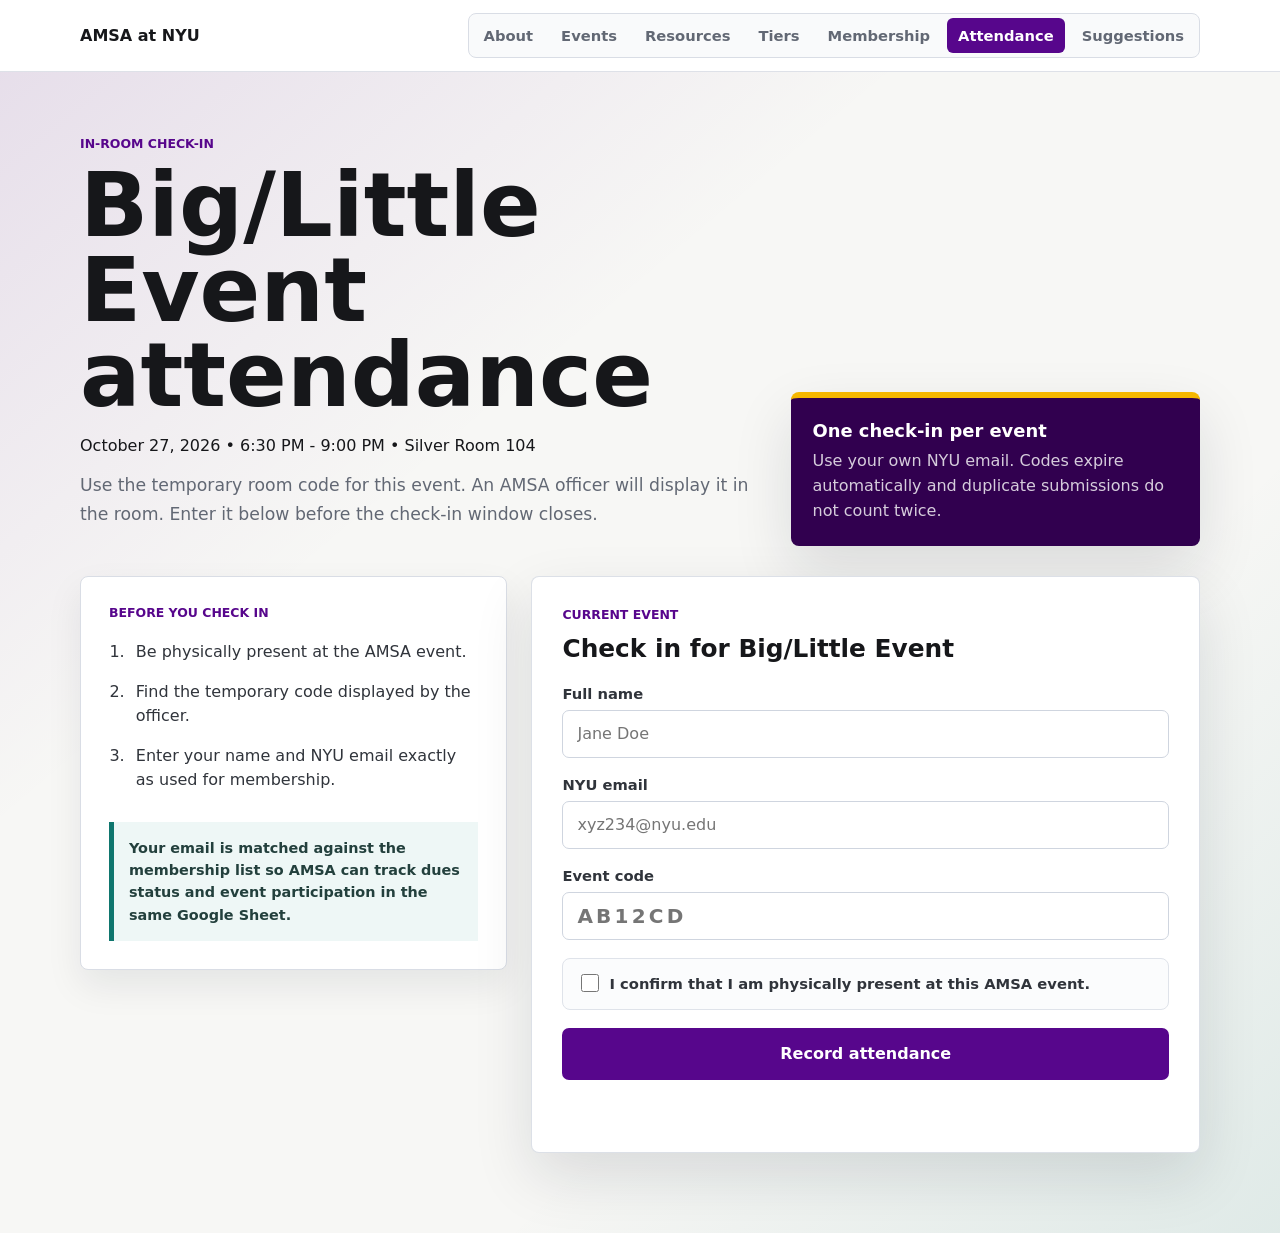
==== attendance-big-little-2026-10-27.html @ 823a52c3 "Add event-specific attendance pages and an attendance directory" ====
<!doctype html>
<html lang="en">
  <head>
    <meta charset="UTF-8" />
    <meta name="viewport" content="width=device-width, initial-scale=1.0" />
    <title>Big/Little Event — Attendance | AMSA at NYU</title>
    <link rel="icon" href="assets/favicon.svg" type="image/svg+xml" />
    <link rel="stylesheet" href="styles.css?v=performance-20261015" />
  </head>
  <body data-event-id="big-little-2026-10-27">
    <header class="site-header">
      <a class="site-brand" href="index.html">
        <span><strong>AMSA</strong> at NYU</span>
      </a>
      <nav class="site-nav" aria-label="Primary navigation">
        <a href="index.html">About</a>
        <a href="events.html">Events</a>
        <a href="publication.html">Resources</a>
        <a href="tiers.html">Tiers</a>
        <a href="membership.html">Membership</a>
        <a class="is-active" href="attendance.html">Attendance</a>
        <a href="suggestions.html">Suggestions</a>
      </nav>
    </header>

    <main class="attendance-page">
      <section class="attendance-intro">
        <div>
          <p class="section-kicker">In-room check-in</p>
          <h1>Big/Little Event attendance</h1>
          <p>October 27, 2026 • 6:30 PM - 9:00 PM • Silver Room 104</p>
          <p>
            Use the temporary room code for this event. An AMSA officer will display it in the room.
            Enter it below before the check-in window closes.
          </p>
        </div>
        <aside class="attendance-rule" aria-label="How attendance check-in works">
          <strong>One check-in per event</strong>
          <p>
            Use your own NYU email. Codes expire automatically and duplicate
            submissions do not count twice.
          </p>
        </aside>
      </section>

      <section class="attendance-workspace" aria-label="Event attendance form">
        <div class="attendance-steps">
          <p class="section-kicker">Before you check in</p>
          <ol>
            <li>Be physically present at the AMSA event.</li>
            <li>Find the temporary code displayed by the officer.</li>
            <li>Enter your name and NYU email exactly as used for membership.</li>
          </ol>
          <p class="attendance-note">
            Your email is matched against the membership list so AMSA can track
            dues status and event participation in the same Google Sheet.
          </p>
        </div>

        <form class="signup-form attendance-form" id="attendanceForm">
          <div class="form-header">
            <p class="section-kicker">Current event</p>
            <h2>Check in for Big/Little Event</h2>
          </div>

          <label>
            <span>Full name</span>
            <input
              id="attendanceName"
              name="fullName"
              type="text"
              autocomplete="name"
              placeholder="Jane Doe"
              required
            />
          </label>

          <label>
            <span>NYU email</span>
            <input
              id="attendanceEmail"
              name="email"
              type="email"
              autocomplete="email"
              placeholder="xyz234@nyu.edu"
              pattern="^[A-Za-z0-9._%+-]+@nyu\.edu$"
              required
            />
          </label>

          <label>
            <span>Event code</span>
            <input
              id="attendanceCode"
              name="eventCode"
              class="event-code-input"
              type="text"
              inputmode="text"
              autocomplete="one-time-code"
              autocapitalize="characters"
              maxlength="8"
              placeholder="AB12CD"
              required
            />
          </label>

          <label class="check-row">
            <input id="inRoom" name="inRoom" type="checkbox" required />
            <span>I confirm that I am physically present at this AMSA event.</span>
          </label>

          <button class="submit-button" type="submit">
            <span>Record attendance</span>
          </button>

          <p class="status" id="attendanceStatus" role="status" aria-live="polite"></p>
        </form>
      </section>
    </main>

    <script src="config.js"></script>
    <script src="attendance.js?v=events-20261029c"></script>
  </body>
</html>
---- styles.css ----
:root {
  color-scheme: light;
  --ink: #16171a;
  --muted: #626874;
  --line: #d9dde5;
  --panel: #ffffff;
  --soft: #f4f6f8;
  --violet: #57068c;
  --violet-dark: #31004f;
  --gold: #f5b700;
  --teal: #0f766e;
  --coral: #c2410c;
  --sky: #0ea5e9;
  --shadow: 0 24px 60px rgba(17, 24, 39, 0.12);
}

* {
  box-sizing: border-box;
}

[hidden] {
  display: none !important;
}

body {
  margin: 0;
  font-family: system-ui, -apple-system, BlinkMacSystemFont, "Segoe UI", sans-serif;
  color: var(--ink);
  background: var(--soft);
}

a {
  color: inherit;
}

button,
input {
  font: inherit;
}

.site-header {
  position: sticky;
  top: 0;
  z-index: 10;
  display: flex;
  align-items: center;
  justify-content: space-between;
  gap: 20px;
  min-height: 72px;
  padding: 12px max(20px, calc((100vw - 1120px) / 2));
  border-bottom: 1px solid rgba(217, 221, 229, 0.86);
  background: rgba(255, 255, 255, 0.92);
}

.site-brand {
  display: inline-flex;
  align-items: center;
  color: var(--ink);
  font-weight: 800;
  text-decoration: none;
}

.site-brand span {
  white-space: nowrap;
}

.site-nav {
  display: flex;
  align-items: center;
  gap: 6px;
  padding: 4px;
  border: 1px solid var(--line);
  border-radius: 8px;
  background: #f9fafb;
}

.site-nav a {
  white-space: nowrap;
  padding: 9px 11px;
  border-radius: 6px;
  color: var(--muted);
  font-size: 0.92rem;
  font-weight: 800;
  text-decoration: none;
}

.site-nav a:hover,
.site-nav a.is-active {
  color: #fff;
  background: var(--violet);
}

.page-shell {
  min-height: 100vh;
  background: #f7f7f5;
}

.about-page {
  background:
    linear-gradient(140deg, rgba(87, 6, 140, 0.09), transparent 34%),
    linear-gradient(315deg, rgba(14, 165, 233, 0.11), transparent 32%),
    #f7f7f5;
}

.about-hero {
  width: min(1120px, calc(100% - 40px));
  min-height: calc(100vh - 72px);
  margin: 0 auto;
  padding: 66px 0 48px;
  display: grid;
  grid-template-columns: minmax(0, 1.08fr) minmax(220px, 0.52fr);
  gap: 54px;
  align-items: center;
}

.about-hero h1 {
  max-width: 840px;
  color: var(--ink);
  font-size: clamp(3.1rem, 7vw, 6.9rem);
}

.about-hero p {
  max-width: 720px;
  color: var(--muted);
  font-size: clamp(1.02rem, 1.8vw, 1.24rem);
  line-height: 1.65;
}

.about-hero__mark {
  display: grid;
  place-items: center;
  min-height: 360px;
  border-radius: 8px;
  background:
    linear-gradient(135deg, rgba(87, 6, 140, 0.12), rgba(14, 165, 233, 0.12)),
    #fff;
  box-shadow: 0 24px 60px rgba(17, 24, 39, 0.1);
}

.about-hero__mark img {
  width: min(260px, 44vw);
  height: auto;
  filter: drop-shadow(0 24px 52px rgba(87, 6, 140, 0.22));
}

.hero-actions {
  display: flex;
  align-items: center;
  gap: 12px;
  flex-wrap: wrap;
}

.primary-link {
  display: inline-flex;
  align-items: center;
  justify-content: center;
  min-height: 48px;
  margin-top: 10px;
  padding: 0 16px;
  border-radius: 7px;
  color: #fff;
  background: var(--violet);
  font-weight: 800;
  text-decoration: none;
  box-shadow: 0 14px 28px rgba(87, 6, 140, 0.2);
  transition: transform 160ms ease, box-shadow 160ms ease, background 160ms ease;
}

.primary-link:hover {
  background: var(--violet-dark);
  box-shadow: 0 18px 34px rgba(87, 6, 140, 0.28);
  transform: translateY(-2px);
}

.secondary-link {
  display: inline-flex;
  align-items: center;
  justify-content: center;
  min-height: 48px;
  margin-top: 10px;
  padding: 0 16px;
  border: 1px solid rgba(87, 6, 140, 0.24);
  border-radius: 7px;
  color: var(--violet);
  background: #fff;
  font-weight: 800;
  text-decoration: none;
  transition: transform 160ms ease, box-shadow 160ms ease, border-color 160ms ease;
}

.secondary-link:hover {
  border-color: var(--violet);
  box-shadow: 0 14px 28px rgba(17, 24, 39, 0.1);
  transform: translateY(-2px);
}

.about-band {
  background:
    linear-gradient(90deg, var(--violet), #7c3aed 56%, var(--teal));
  color: #fff;
}

.about-band p {
  width: min(1120px, calc(100% - 40px));
  margin: 0 auto;
  padding: 36px 0;
  font-size: clamp(1.12rem, 2vw, 1.45rem);
  font-weight: 800;
  line-height: 1.45;
}

.about-story {
  width: min(1120px, calc(100% - 40px));
  margin: 0 auto;
  padding: 62px 0 0;
  display: grid;
  grid-template-columns: minmax(240px, 0.8fr) minmax(0, 1.2fr);
  gap: 42px;
}

.about-story h2 {
  font-size: clamp(2rem, 4.4vw, 4.2rem);
  line-height: 1;
}

.about-story__copy {
  display: grid;
  gap: 16px;
}

.about-story__copy p {
  margin: 0;
  color: #30343b;
  font-size: 1.03rem;
  line-height: 1.68;
}

.about-grid,
.about-split,
.about-connect {
  width: min(1120px, calc(100% - 40px));
  margin: 0 auto;
}

.about-grid {
  padding: 58px 0;
  display: grid;
  grid-template-columns: repeat(3, 1fr);
  gap: 16px;
}

.about-grid article {
  min-height: 260px;
  padding: 24px;
  border: 1px solid var(--line);
  border-radius: 8px;
  background: #fff;
  box-shadow: 0 16px 36px rgba(17, 24, 39, 0.08);
  transition:
    transform 180ms ease,
    box-shadow 180ms ease,
    border-color 180ms ease,
    background 180ms ease;
}

.about-grid article:nth-child(1) {
  border-top: 6px solid var(--violet);
}

.about-grid article:nth-child(2) {
  border-top: 6px solid var(--teal);
}

.about-grid article:nth-child(3) {
  border-top: 6px solid var(--gold);
}

.about-grid article:hover {
  border-color: rgba(87, 6, 140, 0.34);
  background: #fffdf7;
  box-shadow: 0 24px 48px rgba(17, 24, 39, 0.14);
  transform: translateY(-8px);
}

.about-grid h2 {
  font-size: 1.45rem;
}

.about-grid p {
  color: var(--muted);
  line-height: 1.58;
}

.about-split {
  padding: 0 0 70px;
  display: grid;
  grid-template-columns: minmax(220px, 0.7fr) minmax(0, 1.3fr);
  gap: 34px;
}

.about-split h2 {
  font-size: clamp(2rem, 4vw, 3.5rem);
  line-height: 1;
}

.about-list {
  display: grid;
  gap: 12px;
}

.about-list p {
  margin: 0;
  padding: 16px 18px;
  border-left: 5px solid var(--teal);
  background: #fff;
  color: var(--ink);
  font-weight: 800;
  line-height: 1.45;
}

.about-connect {
  margin-bottom: 70px;
  padding: 30px;
  display: flex;
  align-items: center;
  justify-content: space-between;
  gap: 24px;
  border-radius: 8px;
  color: #fff;
  background:
    linear-gradient(135deg, rgba(49, 0, 79, 0.96), rgba(87, 6, 140, 0.9)),
    var(--violet);
  box-shadow: var(--shadow);
}

.about-connect h2 {
  max-width: 720px;
  margin-bottom: 0;
  font-size: clamp(1.6rem, 3vw, 2.6rem);
}

.about-connect .section-kicker {
  color: #e9d5ff;
}

.connect-links {
  display: flex;
  flex-direction: column;
  gap: 12px;
  align-items: stretch;
  justify-content: center;
}

.secondary-link--light {
  flex: 0 0 auto;
  border-color: rgba(255, 255, 255, 0.42);
  color: var(--violet);
  background: #fff;
}

.hero {
  position: relative;
  min-height: clamp(460px, 62vh, 660px);
  display: flex;
  align-items: end;
  overflow: hidden;
  isolation: isolate;
}

.hero__image,
.hero__shade {
  position: absolute;
  inset: 0;
}

.hero__image {
  width: 100%;
  height: 100%;
  object-fit: cover;
  z-index: -2;
}

.hero__shade {
  background:
    linear-gradient(90deg, rgba(9, 10, 13, 0.76) 0%, rgba(9, 10, 13, 0.46) 43%, rgba(9, 10, 13, 0.08) 100%),
    linear-gradient(180deg, rgba(9, 10, 13, 0.03), rgba(9, 10, 13, 0.5));
  z-index: -1;
}

.hero__content {
  width: min(1120px, calc(100% - 40px));
  margin: 0 auto;
  padding: 0 0 62px;
  color: #fff;
}

.hero__brand-row {
  display: flex;
  align-items: center;
  gap: 18px;
  flex-wrap: wrap;
  margin-top: 42px;
  margin-bottom: 20px;
}

.hero__logo {
  display: block;
  height: auto;
  filter: drop-shadow(0 18px 38px rgba(0, 0, 0, 0.24));
}

.hero__logo--nyu {
  width: min(120px, 26vw);
}

.eyebrow,
.section-kicker {
  margin: 0 0 12px;
  font-size: 0.78rem;
  font-weight: 800;
  letter-spacing: 0;
  text-transform: uppercase;
}

.eyebrow {
  color: #d8c8ff;
}

.hero__club-name {
  font-size: clamp(1.05rem, 2.2vw, 1.7rem);
  font-weight: 900;
  color: #fff;
  text-transform: none;
}

.hero__club-name span {
  font-size: 1.45em;
  font-weight: 900;
}

h1,
h2,
p {
  margin-top: 0;
}

h1 {
  max-width: 720px;
  margin-bottom: 18px;
  font-size: clamp(3rem, 7vw, 6.6rem);
  line-height: 0.95;
  letter-spacing: 0;
}

.hero__copy {
  max-width: 620px;
  margin-bottom: 0;
  font-size: clamp(1rem, 2vw, 1.28rem);
  line-height: 1.55;
  color: rgba(255, 255, 255, 0.88);
}

.workspace {
  width: min(1120px, calc(100% - 40px));
  margin: -52px auto 0;
  padding-bottom: 64px;
  position: relative;
  display: grid;
  grid-template-columns: minmax(280px, 0.82fr) minmax(320px, 1.18fr);
  gap: 24px;
}

.payment-panel,
.signup-form {
  background: var(--panel);
  border: 1px solid rgba(217, 221, 229, 0.9);
  border-radius: 8px;
  box-shadow: var(--shadow);
}

.payment-panel {
  padding: 28px;
  display: flex;
  flex-direction: column;
  gap: 26px;
}

.section-kicker {
  color: var(--violet);
}

h2 {
  margin-bottom: 10px;
  font-size: 1.55rem;
  line-height: 1.18;
  letter-spacing: 0;
}

.payment-panel p,
.fine-print {
  color: var(--muted);
  line-height: 1.58;
}

.required-note {
  display: block;
  margin: 10px 0;
  color: var(--ink);
}

.payment-methods {
  display: grid;
  gap: 12px;
}

.payment-method {
  border: 1px solid var(--line);
  border-radius: 8px;
  padding: 16px;
  display: grid;
  gap: 6px;
  background: #fbfcfd;
}

.payment-method span {
  color: var(--muted);
  font-size: 0.86rem;
  font-weight: 700;
}

.payment-method strong {
  overflow-wrap: anywhere;
}

.fine-print {
  margin: auto 0 0;
  font-size: 0.88rem;
}

code {
  padding: 0.14rem 0.32rem;
  border-radius: 5px;
  background: #eef0f4;
}

.signup-form {
  padding: 30px;
  display: grid;
  gap: 18px;
}

.form-header {
  margin-bottom: 4px;
}

.form-header h2 {
  margin-bottom: 0;
}

label {
  display: grid;
  gap: 8px;
}

label > span,
legend {
  color: #30343b;
  font-size: 0.92rem;
  font-weight: 700;
}

input[type="text"],
input[type="email"],
input[type="tel"] {
  width: 100%;
  min-height: 48px;
  border: 1px solid #cfd5df;
  border-radius: 7px;
  padding: 0 14px;
  background: #fff;
  color: var(--ink);
}

input[type="text"]:focus,
input[type="email"]:focus,
input[type="tel"]:focus {
  outline: 3px solid rgba(87, 6, 140, 0.18);
  border-color: var(--violet);
}

fieldset {
  margin: 0;
  padding: 0;
  border: 0;
  display: grid;
  gap: 8px;
}

.segmented {
  display: grid;
  grid-template-columns: 1fr 1fr;
  border: 1px solid #cfd5df;
  border-radius: 8px;
  overflow: hidden;
}

.segmented label {
  display: block;
  cursor: pointer;
}

.segmented input {
  position: absolute;
  opacity: 0;
  pointer-events: none;
}

.segmented span {
  display: grid;
  min-height: 46px;
  place-items: center;
  color: var(--muted);
  font-weight: 800;
  background: #fff;
}

.segmented label + label span {
  border-left: 1px solid #cfd5df;
}

.segmented input:checked + span {
  color: #fff;
  background: var(--teal);
}

.check-row {
  grid-template-columns: 20px 1fr;
  align-items: start;
  gap: 12px;
  padding: 14px;
  border: 1px solid #dfe3ea;
  border-radius: 8px;
  background: #fbfcfd;
}

.check-row input {
  width: 18px;
  height: 18px;
  margin-top: 1px;
  accent-color: var(--violet);
}

.check-row span {
  color: #30343b;
  font-weight: 600;
  line-height: 1.45;
}

.submit-button {
  min-height: 52px;
  border: 0;
  border-radius: 7px;
  background: var(--violet);
  color: #fff;
  font-weight: 800;
  cursor: pointer;
  transition: transform 160ms ease, background 160ms ease;
}

.submit-button:hover {
  background: #46116d;
  transform: translateY(-1px);
}

.submit-button:disabled {
  cursor: progress;
  background: #8e7aa1;
  transform: none;
}

.status {
  min-height: 24px;
  margin: 0;
  color: var(--muted);
  font-weight: 700;
  line-height: 1.45;
}

.status.is-success {
  color: var(--teal);
}

.status.is-error {
  color: var(--coral);
}

.directory-page {
  width: min(1120px, calc(100% - 40px));
  margin: 0 auto;
  padding: 64px 0;
}

.directory-hero {
  max-width: 760px;
  margin-bottom: 28px;
}

.directory-hero h1 {
  color: var(--ink);
}

.directory-hero p {
  color: var(--muted);
  font-size: 1.1rem;
  line-height: 1.6;
}

.directory-toolbar {
  margin-bottom: 18px;
  padding: 14px 16px;
  border: 1px solid var(--line);
  border-radius: 8px;
  background: #fff;
}

.directory-toolbar p {
  margin: 0;
  color: var(--muted);
  font-weight: 700;
}

.listing-grid {
  display: grid;
  grid-template-columns: repeat(auto-fit, minmax(280px, 1fr));
  gap: 16px;
}

.listing-section + .listing-section {
  margin-top: 48px;
  padding-top: 40px;
  border-top: 1px solid var(--line);
}

.listing-section__header {
  margin-bottom: 18px;
}

.listing-section__header .section-kicker {
  margin-bottom: 6px;
}

.listing-section__header h2 {
  margin: 0;
  color: var(--ink);
  font-size: clamp(1.6rem, 3vw, 2.25rem);
}

.listing-card,
.empty-state {
  min-height: 210px;
  padding: 22px;
  border: 1px solid var(--line);
  border-radius: 8px;
  background: #fff;
  box-shadow: 0 16px 36px rgba(17, 24, 39, 0.08);
}

.attendance-page {
  min-height: calc(100vh - 72px);
  padding: 64px 0 80px;
  background:
    linear-gradient(140deg, rgba(87, 6, 140, 0.1), transparent 34%),
    linear-gradient(315deg, rgba(15, 118, 110, 0.1), transparent 32%),
    #f7f7f5;
}

.attendance-intro,
.attendance-workspace {
  width: min(1120px, calc(100% - 40px));
  margin: 0 auto;
}

.attendance-intro {
  display: grid;
  grid-template-columns: minmax(0, 1.25fr) minmax(260px, 0.75fr);
  gap: 28px;
  align-items: end;
  margin-bottom: 30px;
}

.attendance-intro h1 {
  max-width: 780px;
  font-size: clamp(3rem, 7vw, 6rem);
}

.attendance-intro > div > p:last-child {
  max-width: 680px;
  color: var(--muted);
  font-size: 1.08rem;
  line-height: 1.65;
}

.attendance-rule {
  padding: 22px;
  border-top: 6px solid var(--gold);
  border-radius: 8px;
  color: #fff;
  background: var(--violet-dark);
  box-shadow: var(--shadow);
}

.attendance-rule strong {
  display: block;
  margin-bottom: 8px;
  font-size: 1.12rem;
}

.attendance-rule p {
  margin: 0;
  color: rgba(255, 255, 255, 0.8);
  line-height: 1.55;
}

.attendance-workspace {
  display: grid;
  grid-template-columns: minmax(260px, 0.78fr) minmax(320px, 1.22fr);
  gap: 24px;
  align-items: start;
}

.attendance-steps {
  padding: 28px;
  border: 1px solid var(--line);
  border-radius: 8px;
  background: #fff;
  box-shadow: 0 16px 36px rgba(17, 24, 39, 0.08);
}

.attendance-steps ol {
  margin: 0;
  padding-left: 1.3rem;
  color: #30343b;
}

.attendance-steps li {
  padding: 8px 0 8px 6px;
  line-height: 1.5;
}

.attendance-note {
  margin: 22px 0 0;
  padding: 15px;
  border-left: 5px solid var(--teal);
  background: #eef7f6;
  color: #23403d;
  font-size: 0.9rem;
  font-weight: 700;
  line-height: 1.55;
}

.attendance-form {
  box-shadow: var(--shadow);
}

.event-code-input {
  font-size: 1.25rem;
  font-weight: 800;
  letter-spacing: 0.16em;
  text-transform: uppercase;
}

.tier-page {
  min-height: calc(100vh - 72px);
  padding: 64px 0 80px;
  background:
    linear-gradient(140deg, rgba(87, 6, 140, 0.11), transparent 33%),
    linear-gradient(315deg, rgba(245, 183, 0, 0.12), transparent 34%),
    #f7f7f5;
}

.tier-hero,
.tier-steps,
.tier-grid,
.tier-tracking,
.tier-cta {
  width: min(1120px, calc(100% - 40px));
  margin: 0 auto;
}

.tier-hero {
  display: grid;
  grid-template-columns: minmax(0, 1.25fr) minmax(240px, 0.55fr);
  gap: 44px;
  align-items: center;
  padding-bottom: 52px;
}

.tier-hero h1 {
  max-width: 850px;
  font-size: clamp(3rem, 7vw, 6.5rem);
}

.tier-hero > div > p:last-of-type {
  max-width: 680px;
  color: var(--muted);
  font-size: 1.1rem;
  line-height: 1.65;
}

.tier-hero__badge {
  aspect-ratio: 1;
  display: grid;
  place-content: center;
  border: 10px solid rgba(245, 183, 0, 0.82);
  border-radius: 50%;
  color: #fff;
  text-align: center;
  background: linear-gradient(145deg, var(--violet), var(--violet-dark));
  box-shadow: 0 28px 58px rgba(49, 0, 79, 0.26);
}

.tier-hero__badge span {
  font-size: clamp(4rem, 9vw, 7rem);
  font-weight: 800;
  line-height: 0.85;
}

.tier-hero__badge strong {
  margin-top: 12px;
  letter-spacing: 0.2em;
}

.tier-steps {
  display: grid;
  grid-template-columns: repeat(3, 1fr);
  gap: 14px;
  margin-bottom: 24px;
}

.tier-steps article {
  padding: 22px;
  border: 1px solid var(--line);
  border-radius: 8px;
  background: #fff;
}

.tier-steps article > span {
  color: var(--violet);
  font-size: 0.82rem;
  font-weight: 800;
}

.tier-steps h2 {
  margin-top: 12px;
}

.tier-steps p {
  margin: 0;
  color: var(--muted);
  line-height: 1.55;
}

.tier-grid {
  display: grid;
  grid-template-columns: repeat(2, minmax(0, 1fr));
  gap: 20px;
}

.tier-card {
  padding: 30px;
  border: 1px solid var(--line);
  border-radius: 8px;
  background: #fff;
  box-shadow: var(--shadow);
}

.tier-card--one {
  border-top: 8px solid var(--teal);
}

.tier-card--two {
  border-top: 8px solid var(--gold);
  background: linear-gradient(160deg, #fff, #fff9e9);
}

.tier-card__heading {
  display: flex;
  align-items: start;
  justify-content: space-between;
  gap: 20px;
}

.tier-card__heading h2 {
  font-size: clamp(1.8rem, 3vw, 2.7rem);
}

.tier-number {
  flex: 0 0 auto;
  display: grid;
  width: 64px;
  height: 64px;
  place-items: center;
  border-radius: 50%;
  color: #fff;
  background: var(--violet);
  font-size: 1.55rem;
  font-weight: 800;
}

.tier-card__summary {
  color: var(--muted);
  font-size: 1.02rem;
  line-height: 1.6;
}

.tier-card ul {
  margin: 24px 0 10px;
  padding: 0;
  display: grid;
  gap: 12px;
  list-style: none;
}

.tier-card li {
  position: relative;
  padding-left: 26px;
  color: #30343b;
  font-weight: 700;
  line-height: 1.45;
}

.tier-card li::before {
  content: "✓";
  position: absolute;
  left: 0;
  color: var(--teal);
  font-weight: 800;
}

.tier-card__action {
  width: 100%;
  margin-top: 22px;
}

.tier-tracking,
.tier-cta {
  margin-top: 24px;
  padding: 28px;
  display: grid;
  grid-template-columns: minmax(240px, 0.8fr) minmax(0, 1.2fr);
  gap: 30px;
  align-items: center;
  border-radius: 8px;
}

.tier-tracking {
  border: 1px solid var(--line);
  background: #fff;
}

.tier-tracking h2,
.tier-tracking p {
  margin-bottom: 0;
}

.tier-tracking > p {
  color: var(--muted);
  line-height: 1.65;
}

.tier-cta {
  grid-template-columns: 1fr auto;
  color: #fff;
  background: linear-gradient(135deg, var(--violet-dark), var(--violet));
  box-shadow: var(--shadow);
}

.tier-cta .section-kicker {
  color: #e9d5ff;
}

.tier-cta h2 {
  margin-bottom: 0;
  font-size: clamp(1.7rem, 3vw, 2.6rem);
}

.tier-cta .primary-link {
  color: var(--violet);
  background: #fff;
}

.publication-page {
  min-height: calc(100vh - 72px);
  padding: 64px 0 80px;
  background:
    linear-gradient(140deg, rgba(87, 6, 140, 0.12), transparent 34%),
    linear-gradient(315deg, rgba(15, 118, 110, 0.11), transparent 34%),
    #f7f7f5;
}

.publication-hero,
.publication-content,
.publication-cta {
  width: min(1120px, calc(100% - 40px));
  margin: 0 auto;
}

.publication-hero {
  display: grid;
  grid-template-columns: minmax(0, 1.25fr) minmax(240px, 0.55fr);
  gap: 48px;
  align-items: center;
  padding-bottom: 52px;
}

.publication-hero h1 {
  max-width: 880px;
  font-size: clamp(3rem, 7vw, 6.5rem);
}

.publication-hero > div > p:last-of-type {
  max-width: 760px;
  color: var(--muted);
  font-size: 1.08rem;
  line-height: 1.7;
}

.publication-mark {
  aspect-ratio: 1;
  display: grid;
  place-content: center;
  border: 10px solid rgba(15, 118, 110, 0.76);
  border-radius: 50%;
  color: #fff;
  text-align: center;
  background: linear-gradient(145deg, var(--violet), var(--violet-dark));
  box-shadow: 0 28px 58px rgba(49, 0, 79, 0.24);
}

.publication-mark strong {
  font-size: clamp(3.8rem, 8vw, 6.6rem);
  line-height: 0.9;
}

.publication-mark span {
  margin-top: 12px;
  font-size: 0.78rem;
  font-weight: 800;
  letter-spacing: 0.18em;
  text-transform: uppercase;
}

.publication-content {
  display: grid;
  grid-template-columns: minmax(0, 1.3fr) minmax(270px, 0.7fr);
  gap: 20px;
}

.publication-story,
.publication-formats {
  padding: 30px;
  border: 1px solid var(--line);
  border-radius: 8px;
  background: #fff;
  box-shadow: var(--shadow);
}

.publication-story h2,
.publication-formats h2 {
  font-size: clamp(1.7rem, 3vw, 2.45rem);
}

.publication-story p,
.publication-formats p {
  color: var(--muted);
  line-height: 1.7;
}

.publication-story p:last-child {
  margin-bottom: 0;
}

.publication-formats {
  border-top: 8px solid var(--teal);
}

.publication-formats ul {
  margin: 22px 0 0;
  padding: 0;
  display: grid;
  gap: 11px;
  list-style: none;
}

.publication-formats li {
  padding: 11px 13px;
  border-radius: 7px;
  color: var(--violet-dark);
  background: #f3ecf8;
  font-weight: 800;
}

.publication-cta {
  margin-top: 24px;
  padding: 30px;
  display: grid;
  grid-template-columns: minmax(0, 1fr) auto;
  gap: 30px;
  align-items: center;
  border-radius: 8px;
  color: #fff;
  background: linear-gradient(135deg, var(--violet-dark), var(--violet));
  box-shadow: var(--shadow);
}

.publication-cta .section-kicker {
  color: #d7f5f1;
}

.publication-cta h2 {
  font-size: clamp(1.7rem, 3vw, 2.6rem);
}

.publication-cta p {
  max-width: 760px;
  margin-bottom: 0;
  color: rgba(255, 255, 255, 0.84);
  line-height: 1.65;
}

.publication-cta .primary-link {
  margin-top: 0;
  color: var(--violet);
  background: #fff;
}

.listing-card {
  display: flex;
  flex-direction: column;
  gap: 18px;
}

.listing-card h2,
.empty-state h2 {
  margin-bottom: 8px;
  font-size: 1.22rem;
}

.listing-card p,
.empty-state p {
  color: var(--muted);
  line-height: 1.55;
}

.card-kicker,
.card-meta {
  margin-bottom: 8px;
  font-size: 0.84rem;
  font-weight: 800;
}

.card-kicker {
  color: var(--violet);
  text-transform: uppercase;
}

.tag-row {
  display: flex;
  flex-wrap: wrap;
  gap: 8px;
  margin-top: auto;
}

.tag-row span {
  padding: 6px 9px;
  border-radius: 999px;
  background: #eef7f6;
  color: var(--teal);
  font-size: 0.82rem;
  font-weight: 800;
}

.card-actions {
  display: flex;
  flex-wrap: wrap;
  gap: 12px;
}

.card-link {
  align-self: start;
  padding: 10px 12px;
  border-radius: 7px;
  color: #fff;
  background: var(--violet);
  font-weight: 800;
  text-decoration: none;
}

.empty-state {
  grid-column: 1 / -1;
  display: grid;
  place-content: center;
  text-align: center;
}

@media (max-width: 780px) {
  .site-header {
    position: static;
    align-items: stretch;
    flex-direction: column;
  }

  .site-nav {
    flex-wrap: wrap;
    justify-content: flex-start;
    border: 0;
    background: transparent;
    padding: 0;
  }

  .site-nav a {
    text-align: center;
  }

  .hero {
    min-height: 540px;
  }

  .hero__content {
    width: min(100% - 32px, 560px);
    padding-bottom: 92px;
  }

  .workspace {
    width: min(100% - 28px, 560px);
    grid-template-columns: 1fr;
    margin-top: -58px;
  }

  .payment-panel,
  .signup-form {
    padding: 22px;
  }

  .segmented {
    grid-template-columns: 1fr;
  }

  .segmented label + label span {
    border-left: 0;
    border-top: 1px solid #cfd5df;
  }

  .about-hero,
  .about-grid,
  .about-split,
  .about-story {
    grid-template-columns: 1fr;
  }

  .about-hero {
    min-height: auto;
    padding-top: 44px;
    gap: 28px;
  }

  .about-hero__mark {
    min-height: 220px;
  }

  .about-grid {
    padding: 34px 0;
  }

  .about-story {
    padding-top: 42px;
    gap: 18px;
  }

  .about-connect {
    align-items: stretch;
    flex-direction: column;
  }

  .attendance-intro,
  .attendance-workspace {
    grid-template-columns: 1fr;
  }

  .attendance-page {
    padding-top: 44px;
  }

  .tier-hero,
  .tier-grid,
  .tier-tracking,
  .tier-cta,
  .publication-hero,
  .publication-content,
  .publication-cta {
    grid-template-columns: 1fr;
  }

  .tier-hero__badge {
    width: min(280px, 72vw);
    margin: 0 auto;
  }

  .publication-mark {
    width: min(280px, 72vw);
    margin: 0 auto;
  }

  .tier-steps {
    grid-template-columns: 1fr;
  }

  .tier-cta {
    align-items: stretch;
  }

  .tier-cta .primary-link {
    width: 100%;
  }

  .publication-cta .primary-link {
    width: 100%;
  }

  .connect-links {
    justify-content: stretch;
  }

  .secondary-link--light {
    width: 100%;
  }

}

@media (max-width: 480px) {
  .site-brand span {
    white-space: normal;
  }

  .site-nav {
    gap: 4px;
  }
}

.resources-page,
.suggestions-page {
  width: min(1120px, calc(100% - 40px));
  margin: 0 auto;
  padding: 40px 0 80px;
}

.resources-page .directory-hero h1,
.suggestions-page .directory-hero h1 {
  font-size: clamp(2.4rem, 5vw, 4rem);
  max-width: none;
}

.suggestion-banner {
  display: flex;
  align-items: center;
  justify-content: space-between;
  gap: 24px;
  padding: 24px;
  margin-bottom: 40px;
  border: 1px solid #d9cce8;
  border-radius: 12px;
  background: #f3edf9;
}

.suggestion-banner h2 { margin-bottom: 8px; font-size: 1.4rem; }
.suggestion-banner p:last-child { margin: 0; color: var(--muted); line-height: 1.6; }
.suggestion-banner .primary-link { margin: 0; flex-shrink: 0; }
.resource-grid { display: grid; grid-template-columns: repeat(3, minmax(0, 1fr)); gap: 20px; align-items: start; }
.resource-card { border: 1px solid var(--line); border-radius: 12px; background: #fff; overflow: hidden; }
.resource-card summary { display: grid; gap: 14px; padding: 26px; cursor: pointer; list-style: none; }
.resource-card summary::-webkit-details-marker { display: none; }
.resource-card summary:focus-visible { outline: 3px solid var(--violet); outline-offset: -4px; }
.resource-card summary:hover { background: #faf7fd; }
.resource-card .section-kicker { margin: 0; }
.resource-card__title { font-size: 1.4rem; font-weight: 800; line-height: 1.3; }
.resource-card__intro { color: var(--muted); line-height: 1.6; }
.resource-card__prompt { display: flex; justify-content: space-between; color: var(--violet); font-weight: 800; }
.resource-card[open] .resource-card__prompt span { transform: rotate(45deg); }
.resource-card__content { border-top: 1px solid var(--line); padding: 24px; line-height: 1.7; }
.resource-card__content h2 { font-size: 1.2rem; margin-bottom: 16px; }
.resource-card__content h3 { font-size: 1rem; margin: 20px 0 8px; }
.resource-card__content p, .resource-card__content ul { color: var(--muted); margin-bottom: 16px; }
.resource-card__content ul { padding-left: 20px; }
.resource-card__content .card-link { font-size: .9rem; }
.suggestion-form { display: grid; gap: 12px; max-width: 720px; padding: 28px; background: #fff; border: 1px solid var(--line); border-radius: 12px; }
.suggestion-form label { display: block; font-weight: 700; }
.suggestion-form input, .suggestion-form select, .suggestion-form textarea { width: 100%; padding: 12px; border: 1px solid var(--line); border-radius: 7px; font: inherit; background: #fff; }
.suggestion-form textarea { resize: vertical; }
.field-note { color: var(--muted); font-size: .9rem; font-weight: 400; line-height: 1.6; }
@media (max-width: 1000px) { .site-header { flex-wrap: wrap; } .site-nav { flex-wrap: wrap; } .resource-grid { grid-template-columns: 1fr; } }
@media (max-width: 600px) { .suggestion-banner { align-items: start; flex-direction: column; } .suggestion-form { padding: 20px; } .site-nav a { font-size: .84rem; padding: 9px; } }

.event-registration { display: flex; flex-wrap: wrap; align-items: center; gap: 10px; margin-top: 18px; }
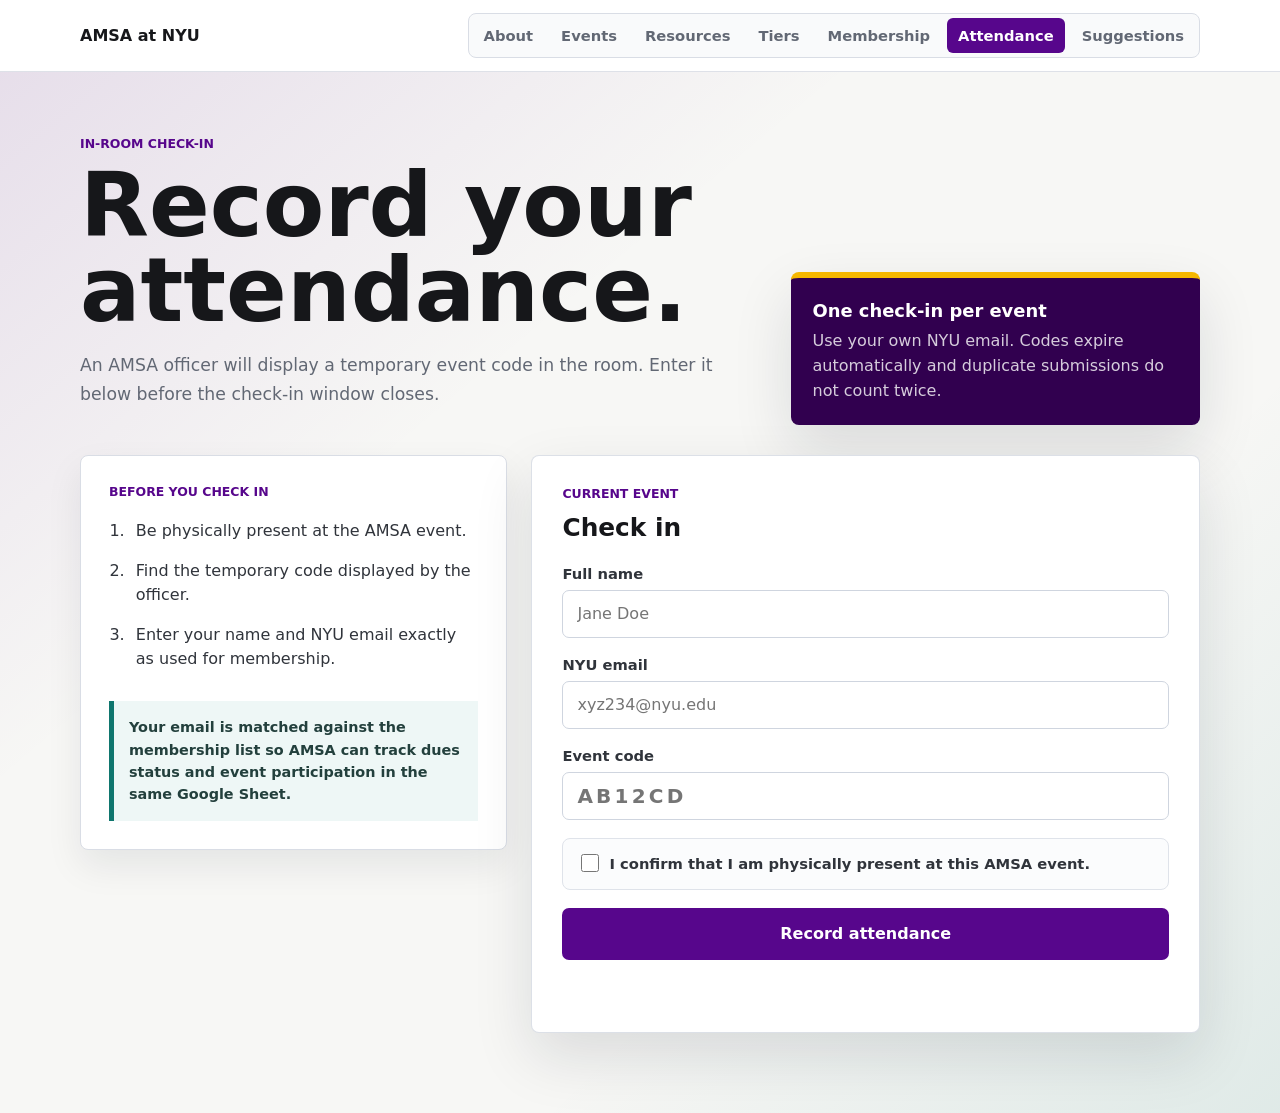
==== commit 8e86c658: "Restore single attendance page and redirect retired event pages" ====
--- a/attendance-big-little-2026-10-27.html
+++ b/attendance-big-little-2026-10-27.html
@@ -3,122 +3,18 @@
   <head>
     <meta charset="UTF-8" />
     <meta name="viewport" content="width=device-width, initial-scale=1.0" />
-    <title>Big/Little Event — Attendance | AMSA at NYU</title>
-    <link rel="icon" href="assets/favicon.svg" type="image/svg+xml" />
-    <link rel="stylesheet" href="styles.css?v=performance-20261015" />
+    <title>AMSA at NYU Attendance</title>
+    <meta name="robots" content="noindex" />
+    <link rel="canonical" href="https://amsa-nyu.github.io/NYU-AMSA/attendance.html" />
   </head>
-  <body data-event-id="big-little-2026-10-27">
-    <header class="site-header">
-      <a class="site-brand" href="index.html">
-        <span><strong>AMSA</strong> at NYU</span>
-      </a>
-      <nav class="site-nav" aria-label="Primary navigation">
-        <a href="index.html">About</a>
-        <a href="events.html">Events</a>
-        <a href="publication.html">Resources</a>
-        <a href="tiers.html">Tiers</a>
-        <a href="membership.html">Membership</a>
-        <a class="is-active" href="attendance.html">Attendance</a>
-        <a href="suggestions.html">Suggestions</a>
-      </nav>
-    </header>
-
-    <main class="attendance-page">
-      <section class="attendance-intro">
-        <div>
-          <p class="section-kicker">In-room check-in</p>
-          <h1>Big/Little Event attendance</h1>
-          <p>October 27, 2026 • 6:30 PM - 9:00 PM • Silver Room 104</p>
-          <p>
-            Use the temporary room code for this event. An AMSA officer will display it in the room.
-            Enter it below before the check-in window closes.
-          </p>
-        </div>
-        <aside class="attendance-rule" aria-label="How attendance check-in works">
-          <strong>One check-in per event</strong>
-          <p>
-            Use your own NYU email. Codes expire automatically and duplicate
-            submissions do not count twice.
-          </p>
-        </aside>
-      </section>
-
-      <section class="attendance-workspace" aria-label="Event attendance form">
-        <div class="attendance-steps">
-          <p class="section-kicker">Before you check in</p>
-          <ol>
-            <li>Be physically present at the AMSA event.</li>
-            <li>Find the temporary code displayed by the officer.</li>
-            <li>Enter your name and NYU email exactly as used for membership.</li>
-          </ol>
-          <p class="attendance-note">
-            Your email is matched against the membership list so AMSA can track
-            dues status and event participation in the same Google Sheet.
-          </p>
-        </div>
-
-        <form class="signup-form attendance-form" id="attendanceForm">
-          <div class="form-header">
-            <p class="section-kicker">Current event</p>
-            <h2>Check in for Big/Little Event</h2>
-          </div>
-
-          <label>
-            <span>Full name</span>
-            <input
-              id="attendanceName"
-              name="fullName"
-              type="text"
-              autocomplete="name"
-              placeholder="Jane Doe"
-              required
-            />
-          </label>
-
-          <label>
-            <span>NYU email</span>
-            <input
-              id="attendanceEmail"
-              name="email"
-              type="email"
-              autocomplete="email"
-              placeholder="xyz234@nyu.edu"
-              pattern="^[A-Za-z0-9._%+-]+@nyu\.edu$"
-              required
-            />
-          </label>
-
-          <label>
-            <span>Event code</span>
-            <input
-              id="attendanceCode"
-              name="eventCode"
-              class="event-code-input"
-              type="text"
-              inputmode="text"
-              autocomplete="one-time-code"
-              autocapitalize="characters"
-              maxlength="8"
-              placeholder="AB12CD"
-              required
-            />
-          </label>
-
-          <label class="check-row">
-            <input id="inRoom" name="inRoom" type="checkbox" required />
-            <span>I confirm that I am physically present at this AMSA event.</span>
-          </label>
-
-          <button class="submit-button" type="submit">
-            <span>Record attendance</span>
-          </button>
-
-          <p class="status" id="attendanceStatus" role="status" aria-live="polite"></p>
-        </form>
-      </section>
-    </main>
-
-    <script src="config.js"></script>
-    <script src="attendance.js?v=events-20261029c"></script>
+  <body>
+    <p><a id="sharedAttendance" href="attendance.html">Continue to AMSA attendance</a></p>
+    <script>
+      const target = new URL("attendance.html", window.location.href);
+      const code = new URLSearchParams(window.location.search).get("code");
+      if (code) target.searchParams.set("code", code);
+      document.getElementById("sharedAttendance").href = target.href;
+      window.location.replace(target.href);
+    </script>
   </body>
 </html>
